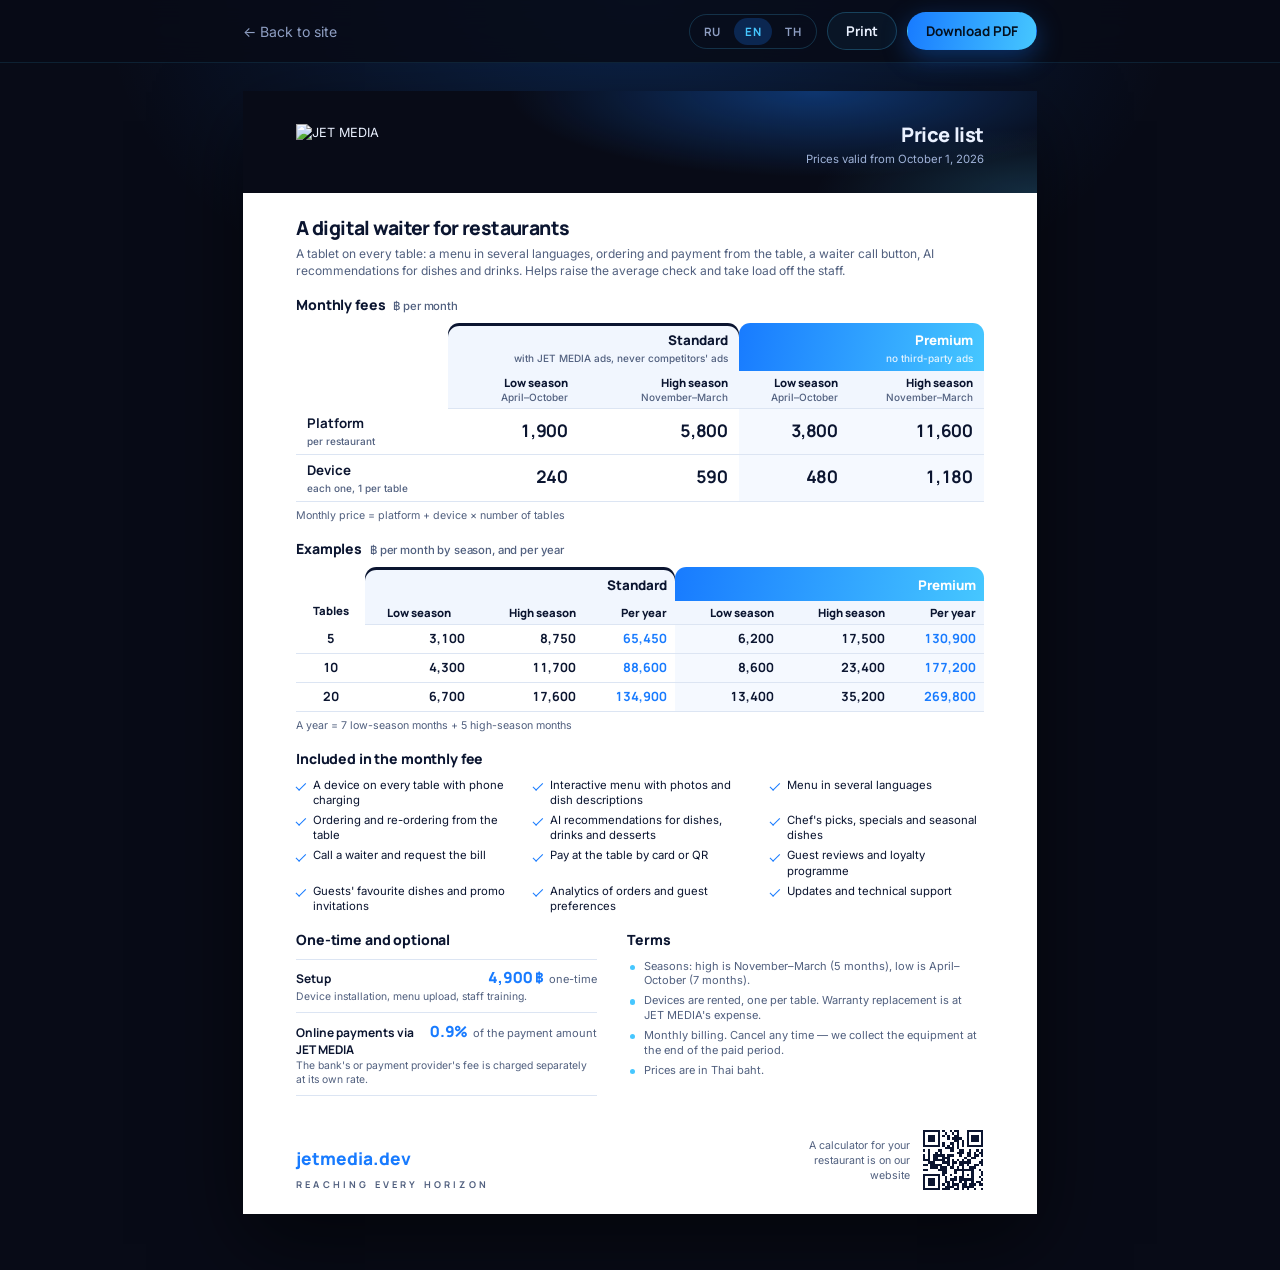
==== price.html @ 9cff79fc "Price list without freebies: every device billed, printable price list - config.js: CONFIG and the p" ====
<!DOCTYPE html>
<html lang="ru" data-lang="ru">
<head>
<meta charset="UTF-8">
<meta name="viewport" content="width=device-width, initial-scale=1, viewport-fit=cover">
<meta name="theme-color" content="#080B17">
<title>JET MEDIA — прайс-лист</title>
<meta name="description" content="Прайс-лист JET MEDIA: цифровой официант для ресторанов. Платформа за ресторан и каждое устройство, цены по сезонам.">
<meta name="robots" content="index, follow">
<link rel="icon" type="image/svg+xml" href="favicon.svg">

<!-- Шрифты брендбука: Manrope Bold + Inter Regular -->
<link rel="preconnect" href="https://fonts.googleapis.com">
<link rel="preconnect" href="https://fonts.gstatic.com" crossorigin>
<link href="https://fonts.googleapis.com/css2?family=Manrope:wght@500;700;800&family=Inter:wght@400;500;600&family=Noto+Sans+Thai:wght@400;500;700&display=swap" rel="stylesheet">

<link rel="stylesheet" href="price.css">
</head>

<body>

<!-- ================================================================
     ПАНЕЛЬ — только на экране, в печать и PDF не попадает
     ================================================================ -->
<nav class="bar" aria-label="Прайс-лист">
  <a class="bar-back" href="index.html#pricing" data-t="back">← На сайт</a>
  <div class="bar-right">
    <div class="lang" role="group" aria-label="Language">
      <button type="button" class="lang-btn" data-set-lang="ru">RU</button>
      <button type="button" class="lang-btn" data-set-lang="en">EN</button>
      <button type="button" class="lang-btn" data-set-lang="th">TH</button>
    </div>
    <button type="button" class="bar-btn" id="printBtn" data-t="print">Печать</button>
    <a class="bar-btn bar-primary" id="pdfBtn" href="price-ru.pdf" download="JET-MEDIA-price-RU.pdf" data-t="pdf">Скачать PDF</a>
  </div>
</nav>

<!-- ================================================================
     ЛИСТ A4
     Все цены и даты подставляет price.js из CONFIG (config.js),
     тексты — из словаря в price.js. В разметке только заготовка.
     ================================================================ -->
<main class="sheet" id="sheet">

  <header class="sheet-head">
    <img class="sheet-logo" src="logo.png" alt="JET MEDIA" width="1200" height="236">
    <div class="sheet-title">
      <p class="sheet-kicker" data-t="kicker">Прайс-лист</p>
      <p class="sheet-date" id="priceDate"></p>
    </div>
  </header>

  <section class="sheet-intro">
    <h1 data-t="h1">Цифровой официант для ресторанов</h1>
    <p data-t="lead">Планшет на каждом столе: меню на нескольких языках, заказ и оплата со стола, вызов официанта, AI-рекомендации блюд и напитков.</p>
  </section>

  <!-- Ежемесячная оплата: платформа + каждое устройство, по сезонам и тарифам -->
  <section class="block">
    <h2><span data-t="monthlyH">Ежемесячная оплата</span> <small data-t="monthlyUnit">฿ в месяц</small></h2>
    <table class="tariffs">
      <thead>
        <tr>
          <th rowspan="2" class="t-corner"></th>
          <th colspan="2" class="t-std">Standard <small data-t="stdSub">с рекламой JET MEDIA, без рекламы конкурентов</small></th>
          <th colspan="2" class="t-prm">Premium <small data-t="prmSub">без сторонней рекламы</small></th>
        </tr>
        <tr class="t-seasons">
          <th><span data-t="low">Низкий сезон</span><small data-t="lowMonths">апрель–октябрь</small></th>
          <th><span data-t="high">Высокий сезон</span><small data-t="highMonths">ноябрь–март</small></th>
          <th><span data-t="low">Низкий сезон</span><small data-t="lowMonths">апрель–октябрь</small></th>
          <th><span data-t="high">Высокий сезон</span><small data-t="highMonths">ноябрь–март</small></th>
        </tr>
      </thead>
      <tbody>
        <tr>
          <th scope="row"><span data-t="platform">Платформа</span><small data-t="platformNote">за ресторан</small></th>
          <td data-price="platform" data-season="low" data-tier="standard"></td>
          <td data-price="platform" data-season="high" data-tier="standard"></td>
          <td data-price="platform" data-season="low" data-tier="premium"></td>
          <td data-price="platform" data-season="high" data-tier="premium"></td>
        </tr>
        <tr>
          <th scope="row"><span data-t="device">Устройство</span><small data-t="deviceNote">за каждое, 1 на столик</small></th>
          <td data-price="device" data-season="low" data-tier="standard"></td>
          <td data-price="device" data-season="high" data-tier="standard"></td>
          <td data-price="device" data-season="low" data-tier="premium"></td>
          <td data-price="device" data-season="high" data-tier="premium"></td>
        </tr>
      </tbody>
    </table>
    <p class="formula" data-t="formula">Стоимость в месяц = платформа + устройство × число столиков</p>
  </section>

  <!-- Примеры: число столиков — CONFIG.priceList.examples -->
  <section class="block">
    <h2><span data-t="examplesH">Примеры расчёта</span> <small data-t="examplesUnit">฿</small></h2>
    <table class="examples">
      <thead>
        <tr>
          <th rowspan="2" class="t-corner" data-t="tables">Столиков</th>
          <th colspan="3" class="t-std">Standard</th>
          <th colspan="3" class="t-prm">Premium</th>
        </tr>
        <tr class="t-seasons">
          <th data-t="perLow">Низкий, в месяц</th>
          <th data-t="perHigh">Высокий, в месяц</th>
          <th data-t="perYear">За год</th>
          <th data-t="perLow">Низкий, в месяц</th>
          <th data-t="perHigh">Высокий, в месяц</th>
          <th data-t="perYear">За год</th>
        </tr>
      </thead>
      <tbody id="examplesBody"></tbody>
    </table>
    <p class="formula" id="yearNote"></p>
  </section>

  <section class="block">
    <h2 data-t="includedH">Что входит</h2>
    <ul class="checks" id="included"></ul>
  </section>

  <div class="cols">
    <section class="block">
      <h2 data-t="servicesH">Разово и дополнительно</h2>
        <dl class="services">
          <div>
            <dt data-t="setup">Подключение и настройка</dt>
            <dd><b class="num" id="setupFee"></b> <span data-t="setupUnit">разово</span></dd>
            <dd class="services-note" data-t="setupNote">Установка устройств, загрузка меню, обучение персонала.</dd>
          </div>
          <div>
            <dt data-t="payment">Онлайн-оплата через JET MEDIA</dt>
            <dd><b class="num" id="paymentFee"></b> <span data-t="paymentUnit">от суммы платежа</span></dd>
            <dd class="services-note" data-t="paymentNote">Комиссия банка или платёжного провайдера — отдельно, по его тарифу.</dd>
          </div>
        </dl>
      </section>

      <section class="block">
        <h2 data-t="termsH">Условия</h2>
        <ul class="terms" id="terms"></ul>
      </section>
  </div>

  <footer class="sheet-foot">
    <div class="foot-info">
      <p class="foot-site" id="footSite">jetmedia.dev</p>
      <p class="foot-contacts" id="footContacts"></p>
      <p class="foot-slogan">REACHING EVERY HORIZON</p>
    </div>
    <div class="foot-qr">
      <!-- QR-код ведёт на CONFIG.priceList.site. Сменили адрес — перегенерируйте (см. README) -->
      <svg class="qr" viewBox="0 0 25 25" shape-rendering="crispEdges" aria-hidden="true" focusable="false"><path d="M0 0h7v1h-7zM8 0h1v1h-1zM11 0h1v1h-1zM13 0h2v1h-2zM18 0h7v1h-7zM0 1h1v1h-1zM6 1h1v1h-1zM9 1h1v1h-1zM12 1h1v1h-1zM14 1h1v1h-1zM18 1h1v1h-1zM24 1h1v1h-1zM0 2h1v1h-1zM2 2h3v1h-3zM6 2h1v1h-1zM8 2h1v1h-1zM10 2h1v1h-1zM13 2h2v1h-2zM18 2h1v1h-1zM20 2h3v1h-3zM24 2h1v1h-1zM0 3h1v1h-1zM2 3h3v1h-3zM6 3h1v1h-1zM10 3h1v1h-1zM12 3h4v1h-4zM18 3h1v1h-1zM20 3h3v1h-3zM24 3h1v1h-1zM0 4h1v1h-1zM2 4h3v1h-3zM6 4h1v1h-1zM13 4h2v1h-2zM16 4h1v1h-1zM18 4h1v1h-1zM20 4h3v1h-3zM24 4h1v1h-1zM0 5h1v1h-1zM6 5h1v1h-1zM8 5h1v1h-1zM11 5h2v1h-2zM14 5h1v1h-1zM16 5h1v1h-1zM18 5h1v1h-1zM24 5h1v1h-1zM0 6h7v1h-7zM8 6h1v1h-1zM10 6h1v1h-1zM12 6h1v1h-1zM14 6h1v1h-1zM16 6h1v1h-1zM18 6h7v1h-7zM9 7h4v1h-4zM14 7h1v1h-1zM0 8h1v1h-1zM2 8h1v1h-1zM6 8h2v1h-2zM11 8h2v1h-2zM15 8h2v1h-2zM19 8h1v1h-1zM22 8h1v1h-1zM24 8h1v1h-1zM2 9h1v1h-1zM5 9h1v1h-1zM7 9h1v1h-1zM14 9h3v1h-3zM18 9h2v1h-2zM21 9h1v1h-1zM23 9h2v1h-2zM0 10h1v1h-1zM2 10h1v1h-1zM4 10h5v1h-5zM10 10h3v1h-3zM15 10h1v1h-1zM18 10h2v1h-2zM21 10h2v1h-2zM24 10h1v1h-1zM0 11h1v1h-1zM2 11h1v1h-1zM4 11h2v1h-2zM8 11h3v1h-3zM17 11h1v1h-1zM20 11h2v1h-2zM0 12h3v1h-3zM4 12h5v1h-5zM10 12h1v1h-1zM12 12h1v1h-1zM14 12h1v1h-1zM16 12h1v1h-1zM18 12h2v1h-2zM24 12h1v1h-1zM2 13h3v1h-3zM8 13h3v1h-3zM12 13h2v1h-2zM15 13h5v1h-5zM23 13h2v1h-2zM0 14h2v1h-2zM3 14h5v1h-5zM10 14h1v1h-1zM12 14h1v1h-1zM15 14h2v1h-2zM18 14h1v1h-1zM21 14h2v1h-2zM24 14h1v1h-1zM3 15h3v1h-3zM7 15h3v1h-3zM11 15h2v1h-2zM14 15h1v1h-1zM16 15h1v1h-1zM19 15h3v1h-3zM0 16h2v1h-2zM6 16h4v1h-4zM13 16h8v1h-8zM23 16h1v1h-1zM8 17h2v1h-2zM13 17h1v1h-1zM16 17h1v1h-1zM20 17h1v1h-1zM24 17h1v1h-1zM0 18h7v1h-7zM8 18h1v1h-1zM11 18h1v1h-1zM16 18h1v1h-1zM18 18h1v1h-1zM20 18h1v1h-1zM24 18h1v1h-1zM0 19h1v1h-1zM6 19h1v1h-1zM9 19h1v1h-1zM13 19h1v1h-1zM15 19h2v1h-2zM20 19h1v1h-1zM23 19h1v1h-1zM0 20h1v1h-1zM2 20h3v1h-3zM6 20h1v1h-1zM9 20h1v1h-1zM11 20h3v1h-3zM15 20h6v1h-6zM24 20h1v1h-1zM0 21h1v1h-1zM2 21h3v1h-3zM6 21h1v1h-1zM9 21h2v1h-2zM12 21h1v1h-1zM15 21h1v1h-1zM17 21h1v1h-1zM20 21h1v1h-1zM22 21h2v1h-2zM0 22h1v1h-1zM2 22h3v1h-3zM6 22h1v1h-1zM8 22h1v1h-1zM10 22h1v1h-1zM12 22h3v1h-3zM16 22h2v1h-2zM19 22h3v1h-3zM23 22h2v1h-2zM0 23h1v1h-1zM6 23h1v1h-1zM9 23h4v1h-4zM14 23h1v1h-1zM16 23h5v1h-5zM0 24h7v1h-7zM8 24h3v1h-3zM13 24h2v1h-2zM16 24h1v1h-1zM18 24h1v1h-1zM21 24h1v1h-1zM24 24h1v1h-1z"/></svg>
      <p data-t="qr">Калькулятор для вашего ресторана — на сайте</p>
    </div>
  </footer>

</main>

<script src="config.js" defer></script>
<script src="price.js" defer></script>
</body>
</html>
---- price.css ----
/* =================================================================
   JET MEDIA — прайс-лист (price.html)
   Документ формата A4: светлый лист с тёмной шапкой бренда.
   На экране лист лежит на фирменном тёмном фоне, в печати и PDF
   остаётся только сам лист, ровно 210×297 мм.
   Палитра и шрифты — по брендбуку, как на сайте (styles.css).
   ================================================================= */

/* ---------------- 1. Токены ---------------- */
:root{
  --jet:      #080B17;
  --blue:     #187BFF;
  --electric: #46C7FF;

  --ink:      #0B1530;   /* основной текст на светлом листе */
  --ink-2:    #51607F;   /* второстепенный текст */
  --rule:     #DCE5F3;   /* линии таблиц */
  --tint:     #F1F6FE;   /* подложка заголовков таблиц */
  --paper:    #FFFFFF;

  --display: "Manrope", "Noto Sans Thai", system-ui, sans-serif;
  --body:    "Inter", "Noto Sans Thai", system-ui, -apple-system, sans-serif;
}

/* ---------------- 2. База ---------------- */
*,*::before,*::after{ box-sizing:border-box; }
html{ -webkit-text-size-adjust:100%; }
body{
  margin:0; min-height:100vh;
  background:
    radial-gradient(60% 40% at 50% 0%, rgba(24,123,255,.22), transparent 70%),
    var(--jet);
  color:var(--ink);
  font-family:var(--body);
  -webkit-font-smoothing:antialiased;
}
h1,h2,p,ul,dl,dd{ margin:0; }
ul{ padding:0; list-style:none; }
img,svg{ display:block; max-width:100%; }
a{ color:inherit; text-decoration:none; }
button{ font:inherit; }
.num{ font-family:var(--display); font-variant-numeric:tabular-nums; letter-spacing:-.01em; }

/* ---------------- 3. Панель над листом ---------------- */
.bar{
  position:sticky; top:0; z-index:10;
  display:flex; align-items:center; justify-content:space-between; gap:12px; flex-wrap:wrap;
  padding:12px max(16px, calc((100vw - 210mm) / 2));
  background:rgba(8,11,23,.86);
  backdrop-filter:blur(14px); -webkit-backdrop-filter:blur(14px);
  border-bottom:1px solid rgba(70,199,255,.12);
  color:#EAF1FF; font-size:.88rem;
}
.bar-back{ color:#8E9EC2; transition:color .2s; }
.bar-back:hover{ color:var(--electric); }
.bar-right{ display:flex; align-items:center; gap:10px; flex-wrap:wrap; }

.lang{ display:flex; gap:2px; padding:3px; border:1px solid rgba(70,199,255,.2); border-radius:100px; }
.lang-btn{
  background:none; border:0; cursor:pointer; color:#8E9EC2;
  padding:6px 11px; border-radius:100px;
  font-family:var(--display); font-weight:700; font-size:.72rem; letter-spacing:.06em;
}
.lang-btn:hover{ color:#EAF1FF; }
.lang-btn.is-active{ background:rgba(24,123,255,.24); color:var(--electric); }

.bar-btn{
  display:inline-flex; align-items:center; cursor:pointer;
  padding:9px 18px; border-radius:100px;
  border:1px solid rgba(70,199,255,.25); background:rgba(70,199,255,.05); color:#EAF1FF;
  font-family:var(--display); font-weight:700; font-size:.84rem;
  transition:border-color .2s, background-color .2s;
}
.bar-btn:hover{ border-color:var(--electric); }
.bar-primary{
  border-color:transparent; color:#04101F;
  background:linear-gradient(100deg, var(--blue), var(--electric));
  box-shadow:0 8px 26px rgba(24,123,255,.35);
}

/* ---------------- 4. Лист ---------------- */
.sheet{
  width:210mm; min-height:297mm; margin:28px auto 56px;
  background:var(--paper);
  box-shadow:0 30px 80px rgba(0,0,0,.55);
  display:flex; flex-direction:column;
  font-size:9.5pt; line-height:1.42;
}

/* Шапка: тёмная полоса с логотипом и фирменной дугой */
.sheet-head{
  position:relative; overflow:hidden;
  display:flex; align-items:center; justify-content:space-between; gap:20px;
  padding:8mm 14mm 7mm;
  background:
    radial-gradient(55% 120% at 72% 0%, rgba(24,123,255,.38), transparent 70%),
    radial-gradient(40% 90% at 100% 100%, rgba(70,199,255,.18), transparent 70%),
    var(--jet);
  color:#EAF1FF;
  -webkit-print-color-adjust:exact; print-color-adjust:exact;
}
.sheet-logo{ position:relative; height:10.5mm; width:auto; }
.sheet-title{ position:relative; text-align:right; }
.sheet-kicker{
  font-family:var(--display); font-weight:800; font-size:15pt; letter-spacing:-.02em;
}
.sheet-date{ margin-top:1px; font-size:8.5pt; color:#9FB2D8; }

.sheet-intro{ padding:6mm 14mm 0; }
.sheet-intro h1{
  font-family:var(--display); font-weight:800; font-size:14.5pt; letter-spacing:-.03em; line-height:1.2;
}
.sheet-intro p{ margin-top:1.5mm; max-width:172mm; font-size:9pt; color:var(--ink-2); }

.block{ padding:4.2mm 14mm 0; }
.block h2{
  display:flex; align-items:baseline; gap:8px; margin-bottom:2.2mm;
  font-family:var(--display); font-weight:800; font-size:10.5pt; letter-spacing:-.01em;
}
.block h2 small{ font-family:var(--body); font-weight:500; font-size:8.5pt; color:var(--ink-2); }

/* ---------------- 5. Таблицы ---------------- */
table{ width:100%; border-collapse:separate; border-spacing:0; }
th, td{ padding:1.6mm 3mm; text-align:right; vertical-align:middle; }
thead th{
  font-family:var(--display); font-weight:800; font-size:9pt; color:var(--ink);
  background:var(--tint);
  -webkit-print-color-adjust:exact; print-color-adjust:exact;
}
thead th small, tbody th small{
  display:block; margin-top:1px;
  font-family:var(--body); font-weight:500; font-size:7.5pt; color:var(--ink-2);
}
thead tr:first-child th{ font-size:10pt; padding-top:2.2mm; padding-bottom:1.6mm; }
thead tr:first-child th:not(.t-corner){ border-radius:3mm 3mm 0 0; }
.t-corner{ background:transparent; }
.t-std{ box-shadow:inset 0 3px 0 var(--ink); }
.t-prm{
  color:#fff !important;
  background:linear-gradient(100deg, var(--blue), var(--electric)) !important;
}
.t-prm small{ color:rgba(255,255,255,.85) !important; }
.t-seasons th{ font-size:8.5pt; line-height:1.2; padding-top:1.3mm; padding-bottom:1.3mm; border-bottom:1px solid var(--rule); }
/* Колонки Premium — лёгкая голубая подложка, чтобы тарифы читались раздельно */
.tariffs tbody td:nth-child(n+4),
.examples tbody td:nth-child(n+5){ background:rgba(24,123,255,.045); }

tbody th{
  text-align:left; font-family:var(--display); font-weight:700; font-size:10pt;
}
tbody td{ font-family:var(--display); font-weight:700; font-variant-numeric:tabular-nums; }
tbody tr + tr > *{ border-top:1px solid var(--rule); }
tbody tr:last-child > *{ border-bottom:1px solid var(--rule); }

.tariffs tbody td{ font-size:13pt; letter-spacing:-.02em; }
.tariffs tbody > tr > *{ padding-top:1.5mm; padding-bottom:1.5mm; }
.examples th, .examples td{ padding-left:2mm; padding-right:2mm; }
.examples tbody > tr > *{ padding-top:1.3mm; padding-bottom:1.3mm; }
.examples tbody td{ font-size:9.5pt; }
.examples tbody th{ font-size:9.5pt; text-align:center; }
.examples thead th:first-child{ text-align:center; vertical-align:bottom; font-size:8.5pt; }
.examples .t-year{ color:var(--blue); }

.formula{ margin-top:1.8mm; font-size:8pt; color:var(--ink-2); }

/* ---------------- 6. Что входит / услуги / условия ---------------- */
.cols{ display:grid; grid-template-columns:1fr 1.15fr; align-items:start; }
.cols .block:first-child{ padding-right:4mm; }
.cols .block:last-child{ padding-left:4mm; }

/* «Что входит» — три колонки на всю ширину листа */
.checks{ display:grid; grid-template-columns:repeat(3, 1fr); gap:1.3mm 6mm; }
.checks li, .terms li{ position:relative; padding-left:4.5mm; font-size:8.5pt; line-height:1.35; }
.checks li::before{
  content:""; position:absolute; left:0; top:.45em;
  width:2.6mm; height:1.4mm;
  border-left:1.5px solid var(--blue); border-bottom:1.5px solid var(--blue);
  transform:rotate(-45deg);
}
.terms{ display:grid; gap:1.3mm; }
.terms li{ color:var(--ink-2); font-size:8.3pt; }
.terms li::before{
  content:""; position:absolute; left:.6mm; top:.55em;
  width:1.4mm; height:1.4mm; border-radius:50%; background:var(--electric);
}

/* Услуги: название слева, цена справа, пояснение строкой ниже */
.services{ display:grid; border-top:1px solid var(--rule); }
.services > div{
  display:grid; grid-template-columns:1fr auto; column-gap:4mm; align-items:baseline;
  padding:2mm 0; border-bottom:1px solid var(--rule);
}
.services dt{ font-family:var(--display); font-weight:700; font-size:9pt; }
.services dd{ font-size:8.3pt; color:var(--ink-2); text-align:right; white-space:nowrap; }
.services dd b{ font-size:11.5pt; font-weight:800; color:var(--blue); margin-right:2px; }
.services-note{ grid-column:1 / -1; margin-top:.4mm; font-size:7.8pt !important; line-height:1.35; text-align:left !important; white-space:normal !important; }

/* ---------------- 7. Подвал ---------------- */
.sheet-foot{
  margin-top:auto;
  display:flex; align-items:flex-end; justify-content:space-between; gap:20px;
  padding:4mm 14mm 6mm;
}
.foot-site{ font-family:var(--display); font-weight:800; font-size:13pt; color:var(--blue); }
.foot-contacts{ margin-top:1mm; font-size:9pt; color:var(--ink); }
.foot-contacts:empty{ display:none; }
.foot-slogan{
  margin-top:1.5mm;
  font-family:var(--display); font-weight:700; font-size:7pt; letter-spacing:.34em; color:var(--ink-2);
}
.foot-qr{ display:flex; align-items:center; gap:3.5mm; }
.foot-qr p{ max-width:34mm; font-size:8pt; color:var(--ink-2); text-align:right; order:-1; }
.qr{ width:16mm; height:16mm; }
.qr path{ fill:var(--ink); }

/* ---------------- 8. Экран уже листа (телефон) ----------------
   Лист становится резиновым, таблицы при нехватке места прокручиваются. */
@media screen and (max-width: 820px){
  .sheet{ width:auto; min-height:0; margin:14px 12px 32px; font-size:14px; }
  .sheet-head{ padding:22px 18px 18px; }
  .sheet-logo{ height:34px; }
  .sheet-kicker{ font-size:1.25rem; }
  .sheet-intro, .block{ padding-left:18px; padding-right:18px; }
  .block{ overflow-x:auto; }
  /* Основная таблица ужимается до ширины телефона, примеры — прокручиваются */
  .tariffs th, .tariffs td{ padding:6px 5px; }
  .tariffs thead tr:first-child th{ font-size:12px; }
  .tariffs thead th small, .tariffs tbody th small{ font-size:10px; }
  .tariffs .t-seasons th{ font-size:11px; }
  .tariffs tbody th{ font-size:13px; }
  .tariffs tbody td{ font-size:15px; }
  .examples{ min-width:540px; }
  .cols{ grid-template-columns:1fr; }
  .cols .block:first-child, .cols .block:last-child{ padding-left:18px; padding-right:18px; }
  .checks{ grid-template-columns:1fr; }
  .sheet-foot{ padding:24px 18px; flex-wrap:wrap; }
  .bar{ padding-inline:12px; }
}

/* ---------------- 9. Печать и PDF ---------------- */
@page{ size:A4; margin:0; }
@media print{
  body{ background:#fff; }
  .bar{ display:none !important; }
  .sheet{ width:210mm; height:297mm; min-height:0; margin:0; box-shadow:none; overflow:hidden; }
}
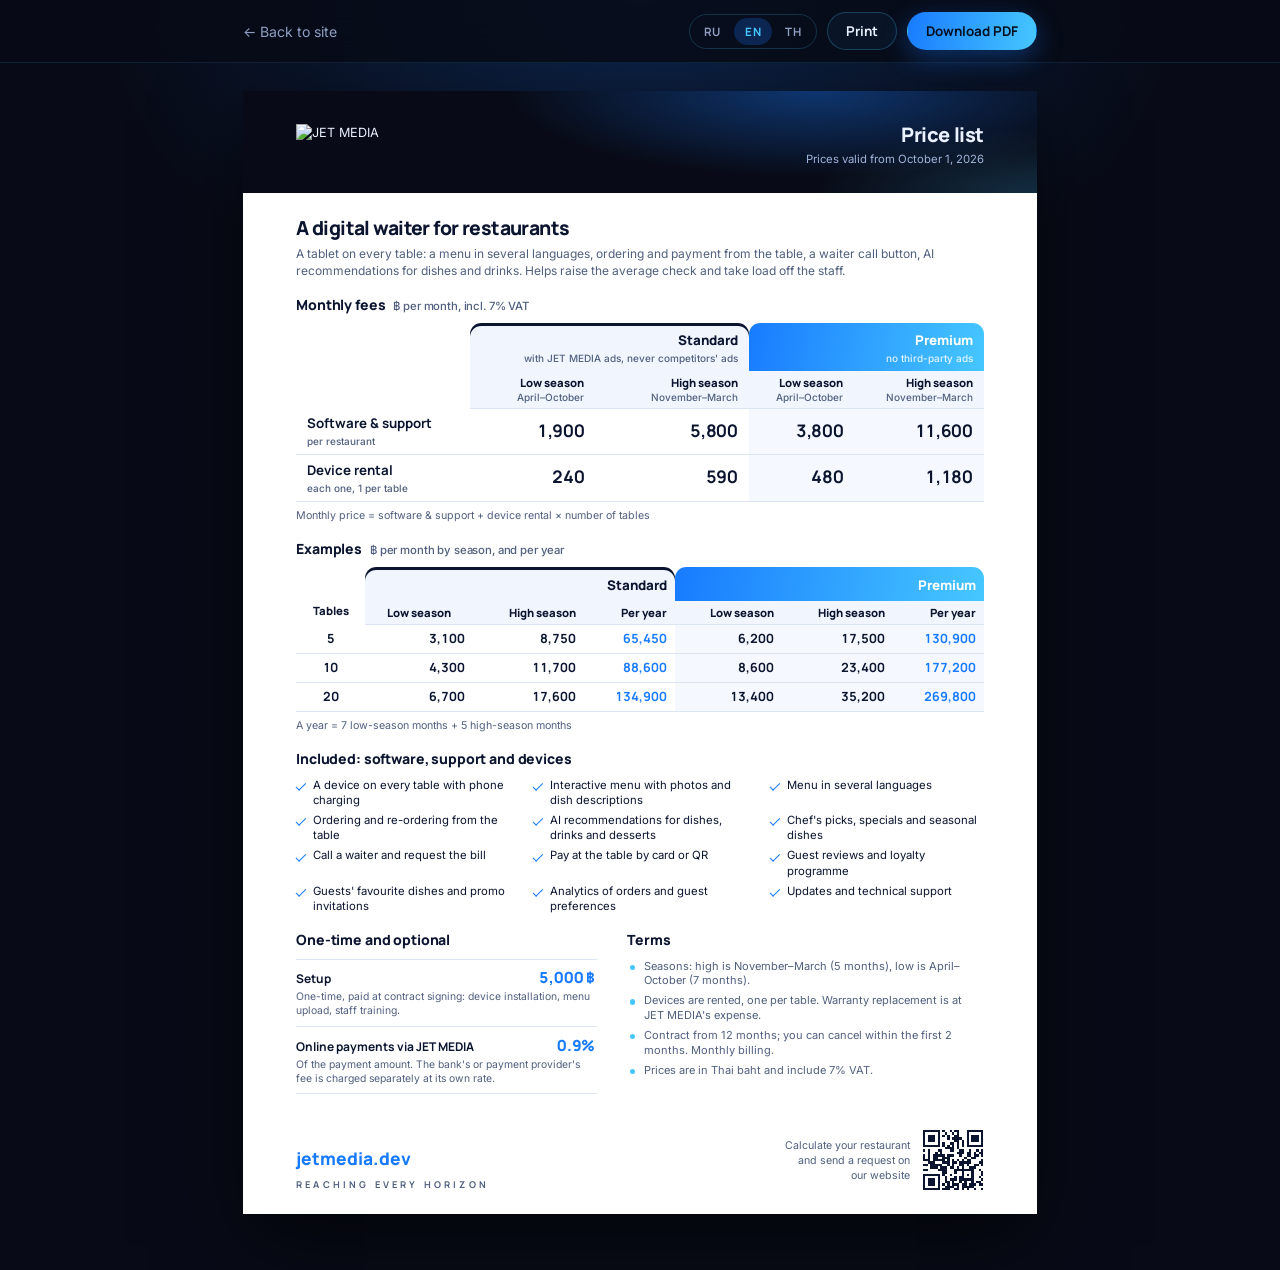
==== commit 0719c2c8: "Apply approved pricing terms: uplift slider, software & support, contract - Revenue uplift is a slid" ====
--- a/price.html
+++ b/price.html
@@ -5,7 +5,7 @@
 <meta name="viewport" content="width=device-width, initial-scale=1, viewport-fit=cover">
 <meta name="theme-color" content="#080B17">
 <title>JET MEDIA — прайс-лист</title>
-<meta name="description" content="Прайс-лист JET MEDIA: цифровой официант для ресторанов. Платформа за ресторан и каждое устройство, цены по сезонам.">
+<meta name="description" content="Прайс-лист JET MEDIA: цифровой официант для ресторанов. Софт и поддержка за ресторан и аренда каждого устройства, цены по сезонам, с НДС.">
 <meta name="robots" content="index, follow">
 <link rel="icon" type="image/svg+xml" href="favicon.svg">
 
@@ -55,7 +55,7 @@
     <p data-t="lead">Планшет на каждом столе: меню на нескольких языках, заказ и оплата со стола, вызов официанта, AI-рекомендации блюд и напитков.</p>
   </section>
 
-  <!-- Ежемесячная оплата: платформа + каждое устройство, по сезонам и тарифам -->
+  <!-- Ежемесячная оплата: софт и поддержка + аренда каждого устройства, по сезонам и тарифам -->
   <section class="block">
     <h2><span data-t="monthlyH">Ежемесячная оплата</span> <small data-t="monthlyUnit">฿ в месяц</small></h2>
     <table class="tariffs">
@@ -74,14 +74,14 @@
       </thead>
       <tbody>
         <tr>
-          <th scope="row"><span data-t="platform">Платформа</span><small data-t="platformNote">за ресторан</small></th>
-          <td data-price="platform" data-season="low" data-tier="standard"></td>
-          <td data-price="platform" data-season="high" data-tier="standard"></td>
-          <td data-price="platform" data-season="low" data-tier="premium"></td>
-          <td data-price="platform" data-season="high" data-tier="premium"></td>
+          <th scope="row"><span data-t="platform">Софт и поддержка</span><small data-t="platformNote">за ресторан</small></th>
+          <td data-price="software" data-season="low" data-tier="standard"></td>
+          <td data-price="software" data-season="high" data-tier="standard"></td>
+          <td data-price="software" data-season="low" data-tier="premium"></td>
+          <td data-price="software" data-season="high" data-tier="premium"></td>
         </tr>
         <tr>
-          <th scope="row"><span data-t="device">Устройство</span><small data-t="deviceNote">за каждое, 1 на столик</small></th>
+          <th scope="row"><span data-t="device">Аренда устройства</span><small data-t="deviceNote">за каждое, 1 на столик</small></th>
           <td data-price="device" data-season="low" data-tier="standard"></td>
           <td data-price="device" data-season="high" data-tier="standard"></td>
           <td data-price="device" data-season="low" data-tier="premium"></td>
@@ -89,7 +89,7 @@
         </tr>
       </tbody>
     </table>
-    <p class="formula" data-t="formula">Стоимость в месяц = платформа + устройство × число столиков</p>
+    <p class="formula" data-t="formula">Стоимость в месяц = софт и поддержка + аренда устройства × число столиков</p>
   </section>
 
   <!-- Примеры: число столиков — CONFIG.priceList.examples -->
@@ -127,13 +127,13 @@
         <dl class="services">
           <div>
             <dt data-t="setup">Подключение и настройка</dt>
-            <dd><b class="num" id="setupFee"></b> <span data-t="setupUnit">разово</span></dd>
-            <dd class="services-note" data-t="setupNote">Установка устройств, загрузка меню, обучение персонала.</dd>
+            <dd><b class="num" id="setupFee"></b></dd>
+            <dd class="services-note" data-t="setupNote">Разово, при подписании договора: установка устройств, загрузка меню, обучение персонала.</dd>
           </div>
           <div>
             <dt data-t="payment">Онлайн-оплата через JET MEDIA</dt>
-            <dd><b class="num" id="paymentFee"></b> <span data-t="paymentUnit">от суммы платежа</span></dd>
-            <dd class="services-note" data-t="paymentNote">Комиссия банка или платёжного провайдера — отдельно, по его тарифу.</dd>
+            <dd><b class="num" id="paymentFee"></b></dd>
+            <dd class="services-note" data-t="paymentNote">От суммы платежа. Комиссия банка или платёжного провайдера — отдельно, по его тарифу.</dd>
           </div>
         </dl>
       </section>
@@ -153,7 +153,7 @@
     <div class="foot-qr">
       <!-- QR-код ведёт на CONFIG.priceList.site. Сменили адрес — перегенерируйте (см. README) -->
       <svg class="qr" viewBox="0 0 25 25" shape-rendering="crispEdges" aria-hidden="true" focusable="false"><path d="M0 0h7v1h-7zM8 0h1v1h-1zM11 0h1v1h-1zM13 0h2v1h-2zM18 0h7v1h-7zM0 1h1v1h-1zM6 1h1v1h-1zM9 1h1v1h-1zM12 1h1v1h-1zM14 1h1v1h-1zM18 1h1v1h-1zM24 1h1v1h-1zM0 2h1v1h-1zM2 2h3v1h-3zM6 2h1v1h-1zM8 2h1v1h-1zM10 2h1v1h-1zM13 2h2v1h-2zM18 2h1v1h-1zM20 2h3v1h-3zM24 2h1v1h-1zM0 3h1v1h-1zM2 3h3v1h-3zM6 3h1v1h-1zM10 3h1v1h-1zM12 3h4v1h-4zM18 3h1v1h-1zM20 3h3v1h-3zM24 3h1v1h-1zM0 4h1v1h-1zM2 4h3v1h-3zM6 4h1v1h-1zM13 4h2v1h-2zM16 4h1v1h-1zM18 4h1v1h-1zM20 4h3v1h-3zM24 4h1v1h-1zM0 5h1v1h-1zM6 5h1v1h-1zM8 5h1v1h-1zM11 5h2v1h-2zM14 5h1v1h-1zM16 5h1v1h-1zM18 5h1v1h-1zM24 5h1v1h-1zM0 6h7v1h-7zM8 6h1v1h-1zM10 6h1v1h-1zM12 6h1v1h-1zM14 6h1v1h-1zM16 6h1v1h-1zM18 6h7v1h-7zM9 7h4v1h-4zM14 7h1v1h-1zM0 8h1v1h-1zM2 8h1v1h-1zM6 8h2v1h-2zM11 8h2v1h-2zM15 8h2v1h-2zM19 8h1v1h-1zM22 8h1v1h-1zM24 8h1v1h-1zM2 9h1v1h-1zM5 9h1v1h-1zM7 9h1v1h-1zM14 9h3v1h-3zM18 9h2v1h-2zM21 9h1v1h-1zM23 9h2v1h-2zM0 10h1v1h-1zM2 10h1v1h-1zM4 10h5v1h-5zM10 10h3v1h-3zM15 10h1v1h-1zM18 10h2v1h-2zM21 10h2v1h-2zM24 10h1v1h-1zM0 11h1v1h-1zM2 11h1v1h-1zM4 11h2v1h-2zM8 11h3v1h-3zM17 11h1v1h-1zM20 11h2v1h-2zM0 12h3v1h-3zM4 12h5v1h-5zM10 12h1v1h-1zM12 12h1v1h-1zM14 12h1v1h-1zM16 12h1v1h-1zM18 12h2v1h-2zM24 12h1v1h-1zM2 13h3v1h-3zM8 13h3v1h-3zM12 13h2v1h-2zM15 13h5v1h-5zM23 13h2v1h-2zM0 14h2v1h-2zM3 14h5v1h-5zM10 14h1v1h-1zM12 14h1v1h-1zM15 14h2v1h-2zM18 14h1v1h-1zM21 14h2v1h-2zM24 14h1v1h-1zM3 15h3v1h-3zM7 15h3v1h-3zM11 15h2v1h-2zM14 15h1v1h-1zM16 15h1v1h-1zM19 15h3v1h-3zM0 16h2v1h-2zM6 16h4v1h-4zM13 16h8v1h-8zM23 16h1v1h-1zM8 17h2v1h-2zM13 17h1v1h-1zM16 17h1v1h-1zM20 17h1v1h-1zM24 17h1v1h-1zM0 18h7v1h-7zM8 18h1v1h-1zM11 18h1v1h-1zM16 18h1v1h-1zM18 18h1v1h-1zM20 18h1v1h-1zM24 18h1v1h-1zM0 19h1v1h-1zM6 19h1v1h-1zM9 19h1v1h-1zM13 19h1v1h-1zM15 19h2v1h-2zM20 19h1v1h-1zM23 19h1v1h-1zM0 20h1v1h-1zM2 20h3v1h-3zM6 20h1v1h-1zM9 20h1v1h-1zM11 20h3v1h-3zM15 20h6v1h-6zM24 20h1v1h-1zM0 21h1v1h-1zM2 21h3v1h-3zM6 21h1v1h-1zM9 21h2v1h-2zM12 21h1v1h-1zM15 21h1v1h-1zM17 21h1v1h-1zM20 21h1v1h-1zM22 21h2v1h-2zM0 22h1v1h-1zM2 22h3v1h-3zM6 22h1v1h-1zM8 22h1v1h-1zM10 22h1v1h-1zM12 22h3v1h-3zM16 22h2v1h-2zM19 22h3v1h-3zM23 22h2v1h-2zM0 23h1v1h-1zM6 23h1v1h-1zM9 23h4v1h-4zM14 23h1v1h-1zM16 23h5v1h-5zM0 24h7v1h-7zM8 24h3v1h-3zM13 24h2v1h-2zM16 24h1v1h-1zM18 24h1v1h-1zM21 24h1v1h-1zM24 24h1v1h-1z"/></svg>
-      <p data-t="qr">Калькулятор для вашего ресторана — на сайте</p>
+      <p data-t="qr">Расчёт для вашего ресторана и заявка — на сайте</p>
     </div>
   </footer>
 
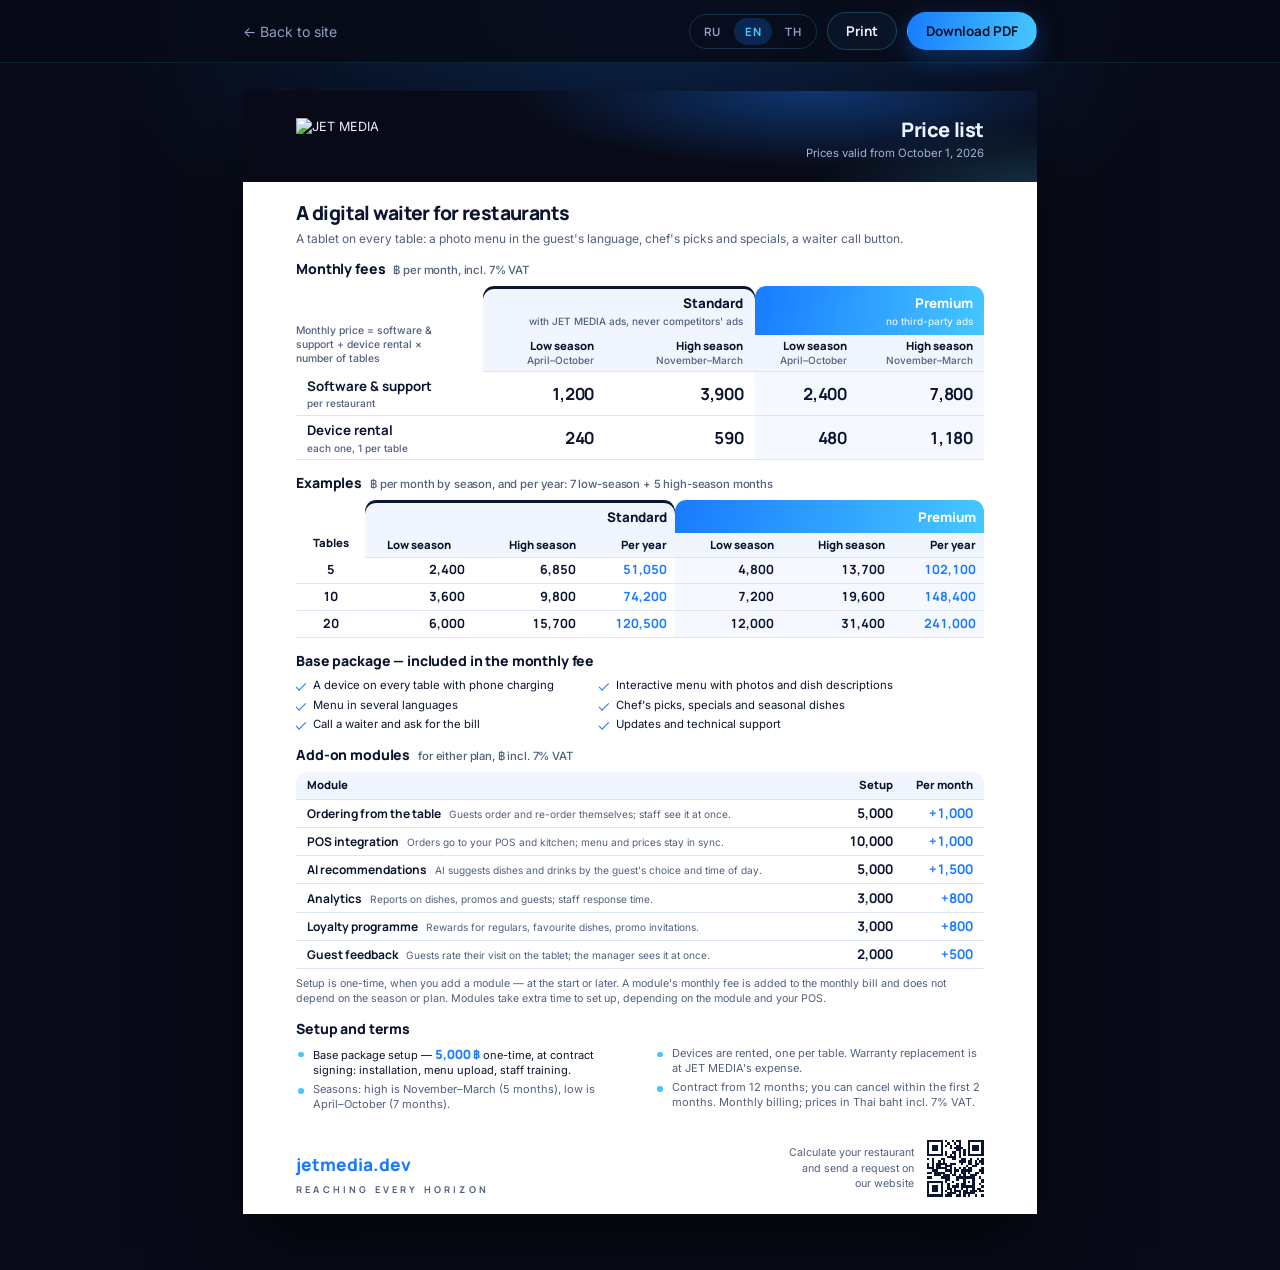
==== commit be0f40db: "Base package + paid add-on modules; drop the 0.9% online payment fee - Base package (software & supp" ====
--- a/price.html
+++ b/price.html
@@ -5,7 +5,7 @@
 <meta name="viewport" content="width=device-width, initial-scale=1, viewport-fit=cover">
 <meta name="theme-color" content="#080B17">
 <title>JET MEDIA — прайс-лист</title>
-<meta name="description" content="Прайс-лист JET MEDIA: цифровой официант для ресторанов. Софт и поддержка за ресторан и аренда каждого устройства, цены по сезонам, с НДС.">
+<meta name="description" content="Прайс-лист JET MEDIA: цифровой официант для ресторанов. Софт и поддержка за ресторан и аренда каждого устройства, цены по сезонам, дополнительные модули, с НДС.">
 <meta name="robots" content="index, follow">
 <link rel="icon" type="image/svg+xml" href="favicon.svg">
 
@@ -52,7 +52,7 @@
 
   <section class="sheet-intro">
     <h1 data-t="h1">Цифровой официант для ресторанов</h1>
-    <p data-t="lead">Планшет на каждом столе: меню на нескольких языках, заказ и оплата со стола, вызов официанта, AI-рекомендации блюд и напитков.</p>
+    <p data-t="lead">Планшет на каждом столе: меню с фото на языке гостя, рекомендации шефа и акции, вызов официанта.</p>
   </section>
 
   <!-- Ежемесячная оплата: софт и поддержка + аренда каждого устройства, по сезонам и тарифам -->
@@ -61,7 +61,7 @@
     <table class="tariffs">
       <thead>
         <tr>
-          <th rowspan="2" class="t-corner"></th>
+          <th rowspan="2" class="t-corner"><span class="corner-formula" data-t="formula">Стоимость в месяц = софт и поддержка + аренда устройства × число столиков</span></th>
           <th colspan="2" class="t-std">Standard <small data-t="stdSub">с рекламой JET MEDIA, без рекламы конкурентов</small></th>
           <th colspan="2" class="t-prm">Premium <small data-t="prmSub">без сторонней рекламы</small></th>
         </tr>
@@ -89,7 +89,6 @@
         </tr>
       </tbody>
     </table>
-    <p class="formula" data-t="formula">Стоимость в месяц = софт и поддержка + аренда устройства × число столиков</p>
   </section>
 
   <!-- Примеры: число столиков — CONFIG.priceList.examples -->
@@ -113,36 +112,34 @@
       </thead>
       <tbody id="examplesBody"></tbody>
     </table>
-    <p class="formula" id="yearNote"></p>
   </section>
 
   <section class="block">
-    <h2 data-t="includedH">Что входит</h2>
+    <h2 data-t="includedH">Базовый пакет — входит в ежемесячную оплату</h2>
     <ul class="checks" id="included"></ul>
   </section>
 
-  <div class="cols">
-    <section class="block">
-      <h2 data-t="servicesH">Разово и дополнительно</h2>
-        <dl class="services">
-          <div>
-            <dt data-t="setup">Подключение и настройка</dt>
-            <dd><b class="num" id="setupFee"></b></dd>
-            <dd class="services-note" data-t="setupNote">Разово, при подписании договора: установка устройств, загрузка меню, обучение персонала.</dd>
-          </div>
-          <div>
-            <dt data-t="payment">Онлайн-оплата через JET MEDIA</dt>
-            <dd><b class="num" id="paymentFee"></b></dd>
-            <dd class="services-note" data-t="paymentNote">От суммы платежа. Комиссия банка или платёжного провайдера — отдельно, по его тарифу.</dd>
-          </div>
-        </dl>
-      </section>
+  <!-- Дополнительные модули: цены и тексты — CONFIG.addons (config.js) -->
+  <section class="block" id="addonsBlock">
+    <h2><span data-t="addonsH">Дополнительные модули</span> <small data-t="addonsUnit">к любому тарифу, ฿ с НДС</small></h2>
+    <table class="addons">
+      <thead>
+        <tr>
+          <th data-t="addonsCol">Модуль</th>
+          <th data-t="addonsSetup">Настройка</th>
+          <th data-t="addonsMonthly">В месяц</th>
+        </tr>
+      </thead>
+      <tbody id="addonsBody"></tbody>
+    </table>
+    <p class="formula" data-t="addonsNote"></p>
+  </section>
 
-      <section class="block">
-        <h2 data-t="termsH">Условия</h2>
-        <ul class="terms" id="terms"></ul>
-      </section>
-  </div>
+  <!-- Подключение (CONFIG.setupFee) — первой строкой, дальше условия договора -->
+  <section class="block">
+    <h2 data-t="termsH">Подключение и условия</h2>
+    <ul class="terms" id="terms"></ul>
+  </section>
 
   <footer class="sheet-foot">
     <div class="foot-info">
--- a/price.css
+++ b/price.css
@@ -86,12 +86,14 @@
   display:flex; flex-direction:column;
   font-size:9.5pt; line-height:1.42;
 }
+/* Блоки не сжимаются: если текст не влез, это видно сразу (и проверка в tools/price-pdf.js это ловит) */
+.sheet > *{ flex-shrink:0; }
 
 /* Шапка: тёмная полоса с логотипом и фирменной дугой */
 .sheet-head{
   position:relative; overflow:hidden;
   display:flex; align-items:center; justify-content:space-between; gap:20px;
-  padding:8mm 14mm 7mm;
+  padding:6.5mm 14mm 5.5mm;
   background:
     radial-gradient(55% 120% at 72% 0%, rgba(24,123,255,.38), transparent 70%),
     radial-gradient(40% 90% at 100% 100%, rgba(70,199,255,.18), transparent 70%),
@@ -106,15 +108,15 @@
 }
 .sheet-date{ margin-top:1px; font-size:8.5pt; color:#9FB2D8; }
 
-.sheet-intro{ padding:6mm 14mm 0; }
+.sheet-intro{ padding:5mm 14mm 0; }
 .sheet-intro h1{
   font-family:var(--display); font-weight:800; font-size:14.5pt; letter-spacing:-.03em; line-height:1.2;
 }
 .sheet-intro p{ margin-top:1.5mm; max-width:172mm; font-size:9pt; color:var(--ink-2); }
 
-.block{ padding:4.2mm 14mm 0; }
+.block{ padding:3.3mm 14mm 0; }
 .block h2{
-  display:flex; align-items:baseline; gap:8px; margin-bottom:2.2mm;
+  display:flex; align-items:baseline; gap:8px; margin-bottom:1.9mm;
   font-family:var(--display); font-weight:800; font-size:10.5pt; letter-spacing:-.01em;
 }
 .block h2 small{ font-family:var(--body); font-weight:500; font-size:8.5pt; color:var(--ink-2); }
@@ -134,6 +136,12 @@
 thead tr:first-child th{ font-size:10pt; padding-top:2.2mm; padding-bottom:1.6mm; }
 thead tr:first-child th:not(.t-corner){ border-radius:3mm 3mm 0 0; }
 .t-corner{ background:transparent; }
+/* Формула стоимости — в пустом углу таблицы тарифов */
+.tariffs .t-corner{ vertical-align:bottom; text-align:left; padding-left:0; }
+.corner-formula{
+  display:block; max-width:40mm;
+  font-family:var(--body); font-weight:500; font-size:7.8pt; line-height:1.35; color:var(--ink-2);
+}
 .t-std{ box-shadow:inset 0 3px 0 var(--ink); }
 .t-prm{
   color:#fff !important;
@@ -152,10 +160,10 @@
 tbody tr + tr > *{ border-top:1px solid var(--rule); }
 tbody tr:last-child > *{ border-bottom:1px solid var(--rule); }
 
-.tariffs tbody td{ font-size:13pt; letter-spacing:-.02em; }
-.tariffs tbody > tr > *{ padding-top:1.5mm; padding-bottom:1.5mm; }
+.tariffs tbody td{ font-size:12.5pt; letter-spacing:-.02em; }
+.tariffs tbody > tr > *{ padding-top:1.2mm; padding-bottom:1.2mm; }
 .examples th, .examples td{ padding-left:2mm; padding-right:2mm; }
-.examples tbody > tr > *{ padding-top:1.3mm; padding-bottom:1.3mm; }
+.examples tbody > tr > *{ padding-top:1.05mm; padding-bottom:1.05mm; }
 .examples tbody td{ font-size:9.5pt; }
 .examples tbody th{ font-size:9.5pt; text-align:center; }
 .examples thead th:first-child{ text-align:center; vertical-align:bottom; font-size:8.5pt; }
@@ -163,13 +171,22 @@
 
 .formula{ margin-top:1.8mm; font-size:8pt; color:var(--ink-2); }
 
-/* ---------------- 6. Что входит / услуги / условия ---------------- */
-.cols{ display:grid; grid-template-columns:1fr 1.15fr; align-items:start; }
-.cols .block:first-child{ padding-right:4mm; }
-.cols .block:last-child{ padding-left:4mm; }
-
-/* «Что входит» — три колонки на всю ширину листа */
-.checks{ display:grid; grid-template-columns:repeat(3, 1fr); gap:1.3mm 6mm; }
+/* Дополнительные модули: название и описание слева, две цены справа */
+.sheet table.addons thead th{
+  font-size:8.5pt; padding-top:1.4mm; padding-bottom:1.4mm; border-radius:0;
+  border-bottom:1px solid var(--rule); white-space:nowrap;
+}
+.sheet table.addons thead th:first-child{ text-align:left; border-radius:3mm 0 0 0; }
+.sheet table.addons thead th:last-child{ border-radius:0 3mm 0 0; }
+.addons tbody th{ font-size:9pt; }
+.addons tbody th small{ display:inline; margin-left:2mm; font-size:7.6pt; font-weight:400; color:var(--ink-2); }
+.addons tbody td{ width:1%; font-size:10pt; white-space:nowrap; }   /* цены — по ширине содержимого */
+.addons tbody td:last-child{ color:var(--blue); }
+.addons tbody > tr > *{ padding-top:1.1mm; padding-bottom:1.1mm; }
+
+/* ---------------- 6. Базовый пакет / подключение и условия ---------------- */
+/* Базовый пакет — две колонки на всю ширину листа */
+.checks{ display:grid; grid-template-columns:repeat(2, auto); justify-content:start; gap:1.2mm 12mm; }
 .checks li, .terms li{ position:relative; padding-left:4.5mm; font-size:8.5pt; line-height:1.35; }
 .checks li::before{
   content:""; position:absolute; left:0; top:.45em;
@@ -177,29 +194,23 @@
   border-left:1.5px solid var(--blue); border-bottom:1.5px solid var(--blue);
   transform:rotate(-45deg);
 }
-.terms{ display:grid; gap:1.3mm; }
+/* Подключение и условия — две колонки; первая строка — подключение с суммой */
+.terms{ columns:2; column-gap:8mm; }
+.terms li{ break-inside:avoid; margin-bottom:1.2mm; }
 .terms li{ color:var(--ink-2); font-size:8.3pt; }
+.terms .terms-setup{ color:var(--ink); }
+.terms-setup b{ font-size:9.5pt; font-weight:800; color:var(--blue); }
 .terms li::before{
   content:""; position:absolute; left:.6mm; top:.55em;
   width:1.4mm; height:1.4mm; border-radius:50%; background:var(--electric);
 }
 
-/* Услуги: название слева, цена справа, пояснение строкой ниже */
-.services{ display:grid; border-top:1px solid var(--rule); }
-.services > div{
-  display:grid; grid-template-columns:1fr auto; column-gap:4mm; align-items:baseline;
-  padding:2mm 0; border-bottom:1px solid var(--rule);
-}
-.services dt{ font-family:var(--display); font-weight:700; font-size:9pt; }
-.services dd{ font-size:8.3pt; color:var(--ink-2); text-align:right; white-space:nowrap; }
-.services dd b{ font-size:11.5pt; font-weight:800; color:var(--blue); margin-right:2px; }
-.services-note{ grid-column:1 / -1; margin-top:.4mm; font-size:7.8pt !important; line-height:1.35; text-align:left !important; white-space:normal !important; }
 
 /* ---------------- 7. Подвал ---------------- */
 .sheet-foot{
   margin-top:auto;
   display:flex; align-items:flex-end; justify-content:space-between; gap:20px;
-  padding:4mm 14mm 6mm;
+  padding:3mm 14mm 4.5mm;
 }
 .foot-site{ font-family:var(--display); font-weight:800; font-size:13pt; color:var(--blue); }
 .foot-contacts{ margin-top:1mm; font-size:9pt; color:var(--ink); }
@@ -210,7 +221,7 @@
 }
 .foot-qr{ display:flex; align-items:center; gap:3.5mm; }
 .foot-qr p{ max-width:34mm; font-size:8pt; color:var(--ink-2); text-align:right; order:-1; }
-.qr{ width:16mm; height:16mm; }
+.qr{ width:15mm; height:15mm; }
 .qr path{ fill:var(--ink); }
 
 /* ---------------- 8. Экран уже листа (телефон) ----------------
@@ -230,9 +241,10 @@
   .tariffs tbody th{ font-size:13px; }
   .tariffs tbody td{ font-size:15px; }
   .examples{ min-width:540px; }
-  .cols{ grid-template-columns:1fr; }
-  .cols .block:first-child, .cols .block:last-child{ padding-left:18px; padding-right:18px; }
+  .addons tbody th small{ display:block; margin:2px 0 0; }
+  .addons tbody td{ width:auto; }
   .checks{ grid-template-columns:1fr; }
+  .terms{ columns:1; }
   .sheet-foot{ padding:24px 18px; flex-wrap:wrap; }
   .bar{ padding-inline:12px; }
 }
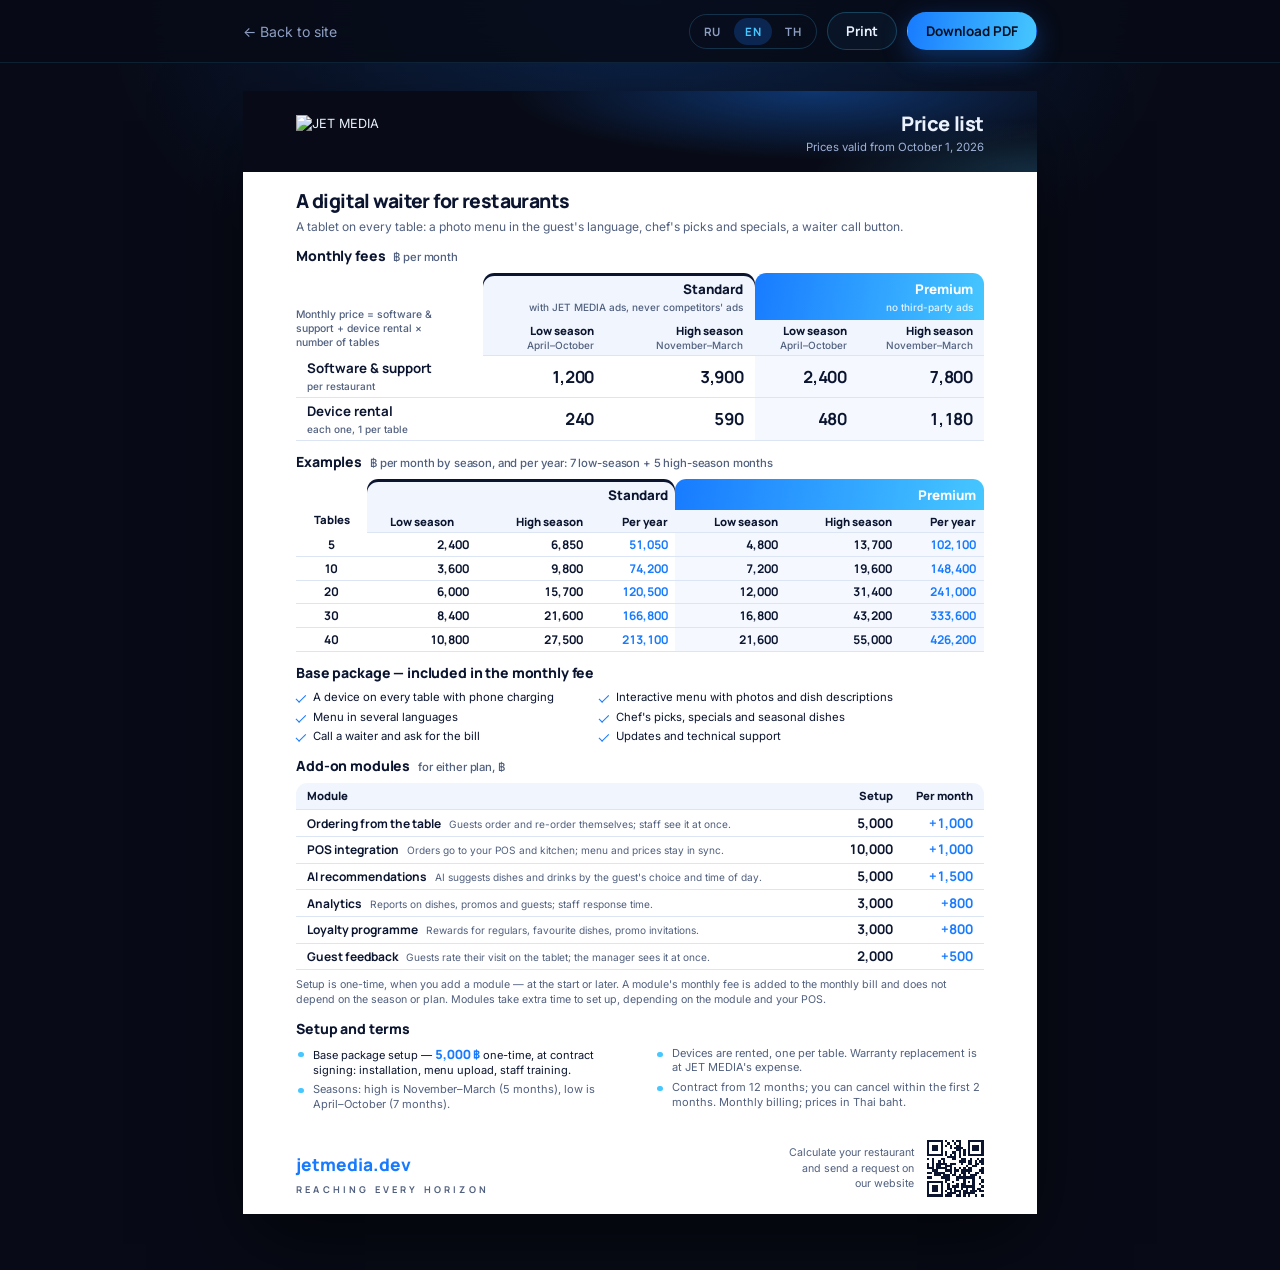
==== commit 41d33b33: "No VAT anywhere; contract: provider contacts, warranty repair up to 45 days - JET MEDIA is not a VAT" ====
--- a/price.html
+++ b/price.html
@@ -5,7 +5,7 @@
 <meta name="viewport" content="width=device-width, initial-scale=1, viewport-fit=cover">
 <meta name="theme-color" content="#080B17">
 <title>JET MEDIA — прайс-лист</title>
-<meta name="description" content="Прайс-лист JET MEDIA: цифровой официант для ресторанов. Софт и поддержка за ресторан и аренда каждого устройства, цены по сезонам, дополнительные модули, с НДС.">
+<meta name="description" content="Прайс-лист JET MEDIA: цифровой официант для ресторанов. Софт и поддержка за ресторан и аренда каждого устройства, цены по сезонам, дополнительные модули.">
 <meta name="robots" content="index, follow">
 <link rel="icon" type="image/svg+xml" href="favicon.svg">
 
@@ -121,7 +121,7 @@
 
   <!-- Дополнительные модули: цены и тексты — CONFIG.addons (config.js) -->
   <section class="block" id="addonsBlock">
-    <h2><span data-t="addonsH">Дополнительные модули</span> <small data-t="addonsUnit">к любому тарифу, ฿ с НДС</small></h2>
+    <h2><span data-t="addonsH">Дополнительные модули</span> <small data-t="addonsUnit">к любому тарифу, ฿</small></h2>
     <table class="addons">
       <thead>
         <tr>
--- a/price.css
+++ b/price.css
@@ -93,7 +93,7 @@
 .sheet-head{
   position:relative; overflow:hidden;
   display:flex; align-items:center; justify-content:space-between; gap:20px;
-  padding:6.5mm 14mm 5.5mm;
+  padding:5mm 14mm 4.5mm;
   background:
     radial-gradient(55% 120% at 72% 0%, rgba(24,123,255,.38), transparent 70%),
     radial-gradient(40% 90% at 100% 100%, rgba(70,199,255,.18), transparent 70%),
@@ -101,20 +101,20 @@
   color:#EAF1FF;
   -webkit-print-color-adjust:exact; print-color-adjust:exact;
 }
-.sheet-logo{ position:relative; height:10.5mm; width:auto; }
+.sheet-logo{ position:relative; height:9.5mm; width:auto; }
 .sheet-title{ position:relative; text-align:right; }
 .sheet-kicker{
   font-family:var(--display); font-weight:800; font-size:15pt; letter-spacing:-.02em;
 }
 .sheet-date{ margin-top:1px; font-size:8.5pt; color:#9FB2D8; }
 
-.sheet-intro{ padding:5mm 14mm 0; }
+.sheet-intro{ padding:4.5mm 14mm 0; }
 .sheet-intro h1{
   font-family:var(--display); font-weight:800; font-size:14.5pt; letter-spacing:-.03em; line-height:1.2;
 }
 .sheet-intro p{ margin-top:1.5mm; max-width:172mm; font-size:9pt; color:var(--ink-2); }
 
-.block{ padding:3.3mm 14mm 0; }
+.block{ padding:2.9mm 14mm 0; }
 .block h2{
   display:flex; align-items:baseline; gap:8px; margin-bottom:1.9mm;
   font-family:var(--display); font-weight:800; font-size:10.5pt; letter-spacing:-.01em;
@@ -133,7 +133,7 @@
   display:block; margin-top:1px;
   font-family:var(--body); font-weight:500; font-size:7.5pt; color:var(--ink-2);
 }
-thead tr:first-child th{ font-size:10pt; padding-top:2.2mm; padding-bottom:1.6mm; }
+thead tr:first-child th{ font-size:10pt; padding-top:1.9mm; padding-bottom:1.4mm; }
 thead tr:first-child th:not(.t-corner){ border-radius:3mm 3mm 0 0; }
 .t-corner{ background:transparent; }
 /* Формула стоимости — в пустом углу таблицы тарифов */
@@ -148,7 +148,7 @@
   background:linear-gradient(100deg, var(--blue), var(--electric)) !important;
 }
 .t-prm small{ color:rgba(255,255,255,.85) !important; }
-.t-seasons th{ font-size:8.5pt; line-height:1.2; padding-top:1.3mm; padding-bottom:1.3mm; border-bottom:1px solid var(--rule); }
+.t-seasons th{ font-size:8.5pt; line-height:1.2; padding-top:1.1mm; padding-bottom:1.1mm; border-bottom:1px solid var(--rule); }
 /* Колонки Premium — лёгкая голубая подложка, чтобы тарифы читались раздельно */
 .tariffs tbody td:nth-child(n+4),
 .examples tbody td:nth-child(n+5){ background:rgba(24,123,255,.045); }
@@ -161,11 +161,11 @@
 tbody tr:last-child > *{ border-bottom:1px solid var(--rule); }
 
 .tariffs tbody td{ font-size:12.5pt; letter-spacing:-.02em; }
-.tariffs tbody > tr > *{ padding-top:1.2mm; padding-bottom:1.2mm; }
+.tariffs tbody > tr > *{ padding-top:1mm; padding-bottom:1mm; }
 .examples th, .examples td{ padding-left:2mm; padding-right:2mm; }
-.examples tbody > tr > *{ padding-top:1.05mm; padding-bottom:1.05mm; }
-.examples tbody td{ font-size:9.5pt; }
-.examples tbody th{ font-size:9.5pt; text-align:center; }
+.examples tbody > tr > *{ padding-top:.75mm; padding-bottom:.75mm; }
+.examples tbody td{ font-size:9pt; }
+.examples tbody th{ font-size:9pt; text-align:center; }
 .examples thead th:first-child{ text-align:center; vertical-align:bottom; font-size:8.5pt; }
 .examples .t-year{ color:var(--blue); }
 
@@ -182,7 +182,7 @@
 .addons tbody th small{ display:inline; margin-left:2mm; font-size:7.6pt; font-weight:400; color:var(--ink-2); }
 .addons tbody td{ width:1%; font-size:10pt; white-space:nowrap; }   /* цены — по ширине содержимого */
 .addons tbody td:last-child{ color:var(--blue); }
-.addons tbody > tr > *{ padding-top:1.1mm; padding-bottom:1.1mm; }
+.addons tbody > tr > *{ padding-top:.9mm; padding-bottom:.9mm; }
 
 /* ---------------- 6. Базовый пакет / подключение и условия ---------------- */
 /* Базовый пакет — две колонки на всю ширину листа */
@@ -210,7 +210,7 @@
 .sheet-foot{
   margin-top:auto;
   display:flex; align-items:flex-end; justify-content:space-between; gap:20px;
-  padding:3mm 14mm 4.5mm;
+  padding:2mm 14mm 4.5mm;
 }
 .foot-site{ font-family:var(--display); font-weight:800; font-size:13pt; color:var(--blue); }
 .foot-contacts{ margin-top:1mm; font-size:9pt; color:var(--ink); }
